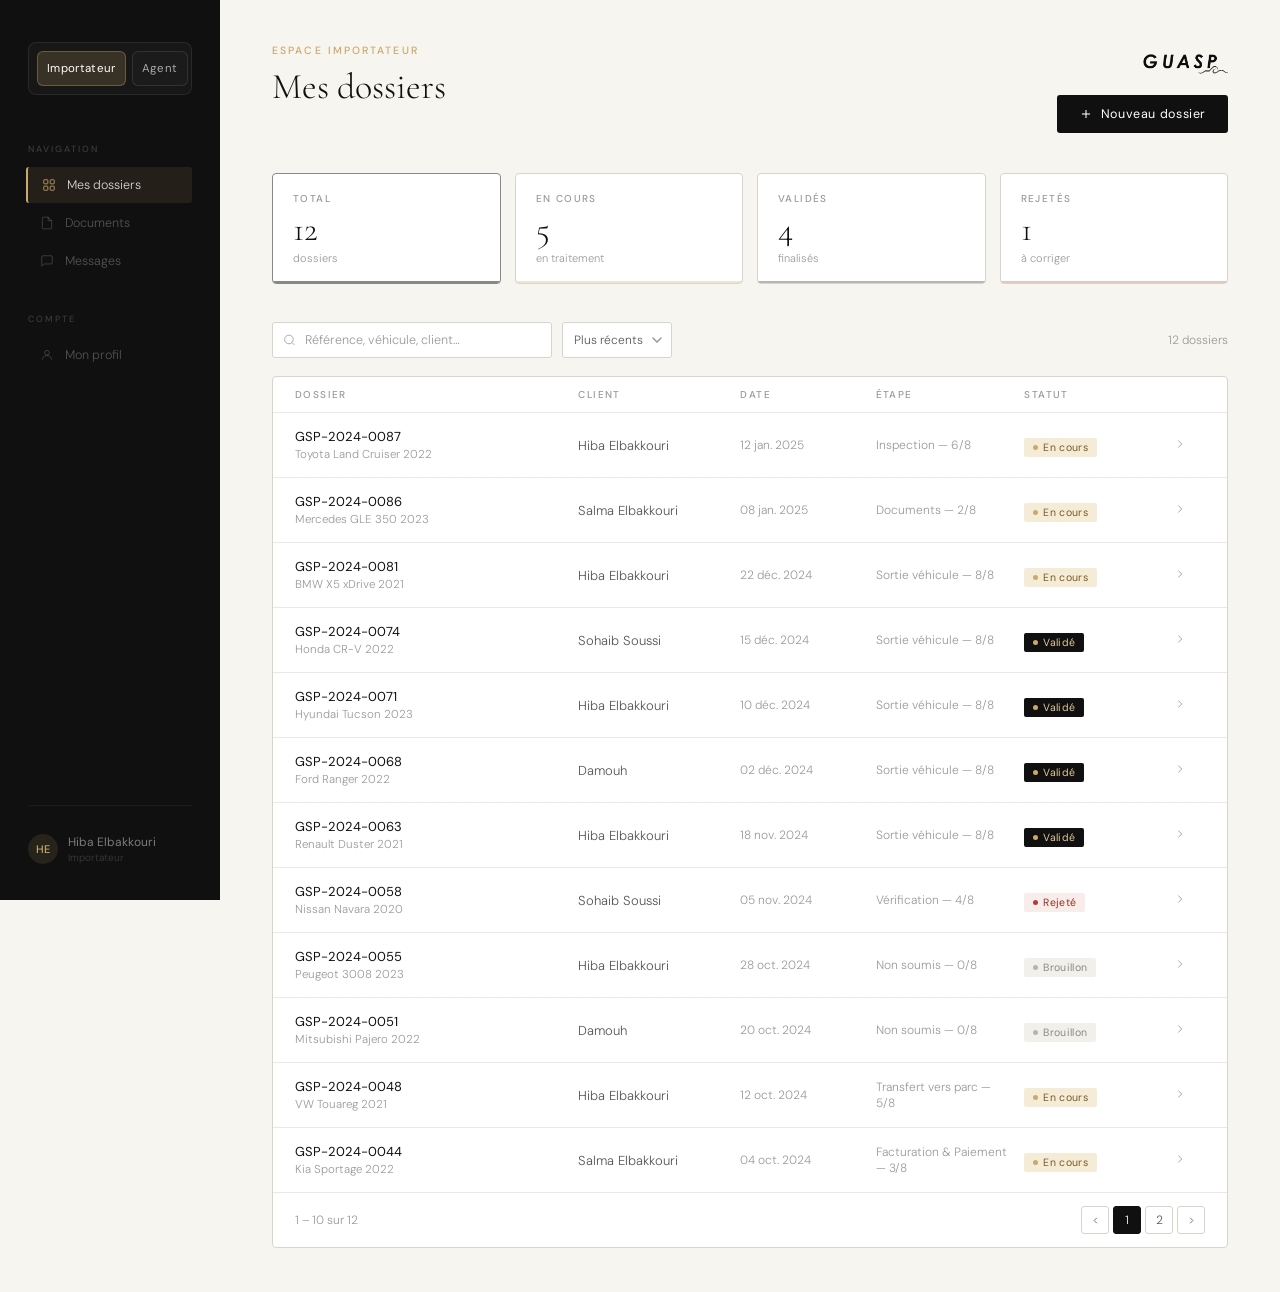
==== dashboard.html @ ef58ad45 "First UI" ====
<!DOCTYPE html>
<html lang="fr">
  <head>
    <meta charset="UTF-8" />
    <meta name="viewport" content="width=device-width, initial-scale=1.0" />
    <title>GUASP — Dashboard</title>
    <link
      href="https://fonts.googleapis.com/css2?family=Cormorant+Garamond:ital,wght@0,300;0,400;1,300&family=DM+Sans:wght@300;400;500&display=swap"
      rel="stylesheet"
    />
    <link rel="stylesheet" href="./assets/css/dashboard.css" />
  </head>
  <body>
    <!-- ══════════════════════════════
         DASHBOARD IMPORTATEUR
    ══════════════════════════════ -->
    <div class="view active" id="view-imp">
      <div class="sidebar sidebar-imp">
        <div class="mode-switch" aria-label="Mode dashboard">
          <button class="msw active" type="button" onclick="switchRole('imp')">
            Importateur
          </button>
          <button class="msw" type="button" onclick="switchRole('agent')">
            Agent
          </button>
        </div>

        <div class="sb-section">Navigation</div>
        <a class="sb-item on" href="#">
          <svg viewBox="0 0 24 24">
            <rect x="3" y="3" width="7" height="7" rx="1" />
            <rect x="14" y="3" width="7" height="7" rx="1" />
            <rect x="3" y="14" width="7" height="7" rx="1" />
            <rect x="14" y="14" width="7" height="7" rx="1" />
          </svg>
          <span>Mes dossiers</span>
        </a>
        <a class="sb-item" href="#">
          <svg viewBox="0 0 24 24">
            <path d="M14 2H6a2 2 0 00-2 2v16a2 2 0 002 2h12a2 2 0 002-2V8z" />
            <polyline points="14 2 14 8 20 8" />
          </svg>
          <span>Documents</span>
        </a>
        <a class="sb-item" href="#">
          <svg viewBox="0 0 24 24">
            <path d="M21 15a2 2 0 01-2 2H7l-4 4V5a2 2 0 012-2h14a2 2 0 012 2z" />
          </svg>
          <span>Messages</span>
        </a>

        <div class="sb-section">Compte</div>
        <a class="sb-item" href="#">
          <svg viewBox="0 0 24 24">
            <circle cx="12" cy="8" r="4" />
            <path d="M4 20c0-4 3.6-7 8-7s8 3 8 7" />
          </svg>
          <span>Mon profil</span>
        </a>

        <div class="sb-bottom">
          <div class="sb-user">
            <div class="sb-avatar">HE</div>
            <div>
              <div class="sb-uname">Hiba Elbakkouri</div>
              <div class="sb-urole">Importateur</div>
            </div>
          </div>
        </div>
      </div>

      <div class="main">
        <div class="topbar">
          <div>
            <div class="eyebrow">Espace importateur</div>
            <div class="page-title">Mes dossiers</div>
          </div>
          <div class="top-actions">
            <img class="top-logo" src="./assets/images/Logo.png" alt="Logo GUASP" />
            <button class="btn-primary" type="button" onclick="window.location.href='./dossier.html'">
              <svg viewBox="0 0 24 24">
                <line x1="12" y1="5" x2="12" y2="19" />
                <line x1="5" y1="12" x2="19" y2="12" />
              </svg>
              Nouveau dossier
            </button>
          </div>
        </div>

        <!-- KPIs -->
        <div class="kpis">
          <div class="kpi sel" style="--kc:#888" onclick="fi('all',0)">
            <div class="kpi-lbl">Total</div>
            <div class="kpi-n">12</div>
            <div class="kpi-s">dossiers</div>
          </div>
          <div class="kpi" style="--kc:#C9A96E" onclick="fi('cours',1)">
            <div class="kpi-lbl">En cours</div>
            <div class="kpi-n">5</div>
            <div class="kpi-s">en traitement</div>
          </div>
          <div class="kpi" style="--kc:#111010" onclick="fi('valide',2)">
            <div class="kpi-lbl">Validés</div>
            <div class="kpi-n">4</div>
            <div class="kpi-s">finalisés</div>
          </div>
          <div class="kpi" style="--kc:#B04030" onclick="fi('rejete',3)">
            <div class="kpi-lbl">Rejetés</div>
            <div class="kpi-n">1</div>
            <div class="kpi-s">à corriger</div>
          </div>
        </div>

        <!-- Filters -->
        <div class="filters">
          <div class="sw">
            <svg viewBox="0 0 24 24">
              <circle cx="11" cy="11" r="8" />
              <path d="M21 21l-4.35-4.35" />
            </svg>
            <input
              class="si"
              id="imp-search"
              placeholder="Référence, véhicule, client…"
              oninput="renderImp()"
            />
          </div>
          <select class="fsel" id="imp-sort" onchange="renderImp()">
            <option value="date-desc">Plus récents</option>
            <option value="date-asc">Plus anciens</option>
          </select>
          <div class="rc" id="imp-count">12 dossiers</div>
        </div>

        <!-- Table -->
        <div class="table-wrap">
          <div class="thead thead-imp">
            <div class="th">Dossier</div>
            <div class="th">Client</div>
            <div class="th">Date</div>
            <div class="th">Étape</div>
            <div class="th">Statut</div>
            <div class="th"></div>
          </div>
          <div id="imp-body"></div>
          <div class="empty" id="imp-empty">
            <svg viewBox="0 0 24 24">
              <path d="M14 2H6a2 2 0 00-2 2v16a2 2 0 002 2h12a2 2 0 002-2V8z" />
              <polyline points="14 2 14 8 20 8" />
            </svg>
            <div class="etxt">Aucun dossier trouvé.</div>
          </div>
          <div class="pagi">
            <div class="pinfo" id="imp-pinfo">1 – 10 sur 12</div>
            <div class="pbtns">
              <button class="pb" type="button" aria-label="Page précédente">
                <svg viewBox="0 0 24 24">
                  <polyline points="15 18 9 12 15 6" />
                </svg>
              </button>
              <button class="pb active" type="button">1</button>
              <button class="pb" type="button">2</button>
              <button class="pb" type="button" aria-label="Page suivante">
                <svg viewBox="0 0 24 24">
                  <polyline points="9 18 15 12 9 6" />
                </svg>
              </button>
            </div>
          </div>
        </div>

        <!-- Roadmap modal (opens on dossier click) -->
        <div class="rm-modal" id="rm-modal" aria-hidden="true">
          <div class="rm-dialog" role="dialog" aria-modal="true" aria-label="Suivi des étapes">
            <div id="rm-modal-body"></div>
          </div>
        </div>
      </div>
    </div>

    <!-- ══════════════════════════════
         DASHBOARD AGENT SGUASP
    ══════════════════════════════ -->
    <div class="view" id="view-agent">
      <div class="sidebar sidebar-agent">
        <div class="mode-switch" aria-label="Mode dashboard">
          <button class="msw" type="button" onclick="switchRole('imp')">
            Importateur
          </button>
          <button class="msw active" type="button" onclick="switchRole('agent')">
            Agent
          </button>
        </div>

        <div class="sb-section">File de travail</div>
        <a class="sb-item on" href="#">
          <svg viewBox="0 0 24 24">
            <path d="M9 11l3 3L22 4" />
            <path
              d="M21 12v7a2 2 0 01-2 2H5a2 2 0 01-2-2V5a2 2 0 012-2h11"
            />
          </svg>
          <span>Cas assignés</span>
          <span class="sb-notif">3</span>
        </a>
        <a class="sb-item" href="#">
          <svg viewBox="0 0 24 24">
            <rect x="3" y="3" width="7" height="7" rx="1" />
            <rect x="14" y="3" width="7" height="7" rx="1" />
            <rect x="3" y="14" width="7" height="7" rx="1" />
            <rect x="14" y="14" width="7" height="7" rx="1" />
          </svg>
          <span>Tous les dossiers</span>
        </a>
        <a class="sb-item" href="#">
          <svg viewBox="0 0 24 24">
            <path d="M17 21v-2a4 4 0 00-4-4H5a4 4 0 00-4 4v2" />
            <circle cx="9" cy="7" r="4" />
            <path d="M23 21v-2a4 4 0 00-3-3.87" />
            <path d="M16 3.13a4 4 0 010 7.75" />
          </svg>
          <span>Équipe</span>
        </a>
        <a class="sb-item" href="#">
          <svg viewBox="0 0 24 24">
            <path d="M14 2H6a2 2 0 00-2 2v16a2 2 0 002 2h12a2 2 0 002-2V8z" />
            <polyline points="14 2 14 8 20 8" />
          </svg>
          <span>Documents</span>
        </a>
        <a class="sb-item" href="#">
          <svg viewBox="0 0 24 24">
            <path d="M21 15a2 2 0 01-2 2H7l-4 4V5a2 2 0 012-2h14a2 2 0 012 2z" />
          </svg>
          <span>Messages</span>
          <span class="sb-notif">7</span>
        </a>

        <div class="sb-section">Admin</div>
        <a class="sb-item" href="#">
          <svg viewBox="0 0 24 24">
            <circle cx="12" cy="8" r="4" />
            <path d="M4 20c0-4 3.6-7 8-7s8 3 8 7" />
          </svg>
          <span>Mon profil</span>
        </a>

        <div class="sb-bottom">
          <div class="sb-user">
            <div class="sb-avatar">SS</div>
            <div>
              <div class="sb-uname">Sohaib Soussi</div>
              <div class="sb-urole">Agent</div>
            </div>
          </div>
        </div>
      </div>

      <div class="main">
        <div class="topbar">
          <div>
            <div class="eyebrow">Espace agent</div>
            <div class="page-title">File de travail</div>
          </div>
          <button class="btn-primary" type="button">
            <svg viewBox="0 0 24 24">
              <line x1="12" y1="5" x2="12" y2="19" />
              <line x1="5" y1="12" x2="19" y2="12" />
            </svg>
            Assigner un cas
          </button>
        </div>

        <!-- KPIs -->
        <div class="kpis">
          <div class="kpi sel" style="--kc:#888" onclick="fa('all',0)">
            <div class="kpi-lbl">Assignés</div>
            <div class="kpi-n">8</div>
            <div class="kpi-s">cas actifs</div>
          </div>
          <div class="kpi" style="--kc:#111010" onclick="fa('urgent',1)">
            <div class="kpi-lbl">Urgents</div>
            <div class="kpi-n">3</div>
            <div class="kpi-s">sous 24h</div>
          </div>
          <div class="kpi" style="--kc:#C9A96E" onclick="fa('attente',2)">
            <div class="kpi-lbl">En attente</div>
            <div class="kpi-n">2</div>
            <div class="kpi-s">docs manquants</div>
          </div>
          <div class="kpi" style="--kc:#B8B4AA" onclick="fa('assigne',3)">
            <div class="kpi-lbl">À traiter</div>
            <div class="kpi-n">3</div>
            <div class="kpi-s">en file</div>
          </div>
        </div>

        <!-- Filters -->
        <div class="filters">
          <div class="sw">
            <svg viewBox="0 0 24 24">
              <circle cx="11" cy="11" r="8" />
              <path d="M21 21l-4.35-4.35" />
            </svg>
            <input
              class="si"
              id="agent-search"
              placeholder="Référence, importateur…"
              oninput="renderAgent()"
            />
          </div>
          <select class="fsel" id="agent-equipe" onchange="renderAgent()">
            <option value="">Toute l'équipe</option>
            <option value="moi">Mes cas</option>
          </select>
          <select class="fsel" id="agent-circuit" onchange="renderAgent()">
            <option value="">Tous circuits</option>
            <option value="C1">Circuit 1</option>
            <option value="C2">Circuit 2</option>
            <option value="C3">Circuit 3</option>
          </select>
          <div class="rc" id="agent-count">8 cas</div>
        </div>

        <!-- Table -->
        <div class="table-wrap">
          <div class="thead thead-agent">
            <div class="th">Dossier</div>
            <div class="th">Importateur</div>
            <div class="th">Étape en cours</div>
            <div class="th">Circuit</div>
            <div class="th">Priorité</div>
            <div class="th">Statut</div>
            <div class="th"></div>
          </div>
          <div id="agent-body"></div>
          <div class="empty" id="agent-empty">
            <svg viewBox="0 0 24 24">
              <path d="M14 2H6a2 2 0 00-2 2v16a2 2 0 002 2h12a2 2 0 002-2V8z" />
              <polyline points="14 2 14 8 20 8" />
            </svg>
            <div class="etxt">Aucun cas trouvé.</div>
          </div>
          <div class="pagi">
            <div class="pinfo">1 – 8 sur 8</div>
            <div class="pbtns">
              <button class="pb active" type="button">1</button>
            </div>
          </div>
        </div>
      </div>
    </div>

    <script src="./assets/js/dashboard.js"></script>
  </body>
</html>
---- assets/css/dashboard.css ----
/* ── Reset ── */
*, *::before, *::after { box-sizing: border-box; margin: 0; padding: 0; }

/* ── Variables ── */
:root {
  --black:  #111010;
  --black2: #1E1E1E;
  --black3: #2A2828;
  --gold:   #C9A96E;
  --gold-l: #E2C99A;
  --gold-xl:#F5ECD8;
  --cream:  #F7F5F0;
  --cream2: #EDE9E1;
  --cream3: #D8D4CC;
  --text2:  #555;
  --text3:  #999;
  --red-s:  #B04030;
}

html, body {
  height: 100%;
  background: var(--cream);
  color: var(--black);
  font-family: 'DM Sans', sans-serif;
  font-weight: 300;
  -webkit-font-smoothing: antialiased;
}

/* ══════════════════════════════
   MODE SWITCH (in sidebar)
══════════════════════════════ */
.mode-switch{
  display:flex;
  gap:6px;
  padding:8px;
  border:1px solid rgba(255,255,255,0.08);
  background:rgba(255,255,255,0.03);
  border-radius:8px;
  margin:6px 0 16px;
}
.msw{
  flex:1;
  border:1px solid rgba(255,255,255,0.10);
  background:rgba(255,255,255,0.02);
  color:rgba(255,255,255,0.62);
  padding:9px 9px;
  border-radius:6px;
  cursor:pointer;
  font-family:'DM Sans',sans-serif;
  font-size:11.5px;
  font-weight:400;
  letter-spacing:0.03em;
  transition:background .15s, border-color .15s, color .15s, transform .12s;
}
.msw:hover{background:rgba(255,255,255,0.05);transform:translateY(-1px)}
.msw.active{
  background:rgba(201,169,110,0.18);
  border-color:rgba(201,169,110,0.35);
  color:#fff;
}

/* ══════════════════════════════
   VIEWS
══════════════════════════════ */
.view { display: none; }
.view.active {
  display: grid;
  grid-template-columns: 220px 1fr;
  min-height: 100vh;
  animation: fadeUp .35s ease both;
}
@keyframes fadeUp {
  from { opacity: 0; transform: translateY(8px); }
  to   { opacity: 1; transform: none; }
}

/* ══════════════════════════════
   SIDEBAR
══════════════════════════════ */
.sidebar {
  padding: 36px 28px;
  display: flex;
  flex-direction: column;
  position: sticky;
  top: 0;
  height: 100vh;
  overflow-y: auto;
}
.sidebar-imp   { background: var(--black); }
.sidebar-agent { background: var(--black2); }

.sb-brand {
  display: flex;
  align-items: center;
  gap: 9px;
  margin-bottom: 52px;
}
.sb-dot {
  width: 7px; height: 7px;
  border-radius: 50%;
  background: var(--gold);
}
.sb-dot-agent { background: var(--gold-l); }
.sb-name {
  font-size: 11px; font-weight: 500;
  letter-spacing: 0.22em; text-transform: uppercase;
  color: rgba(255,255,255,0.35);
}
.sb-role-tag {
  margin-left: auto;
  font-size: 9px; font-weight: 500;
  letter-spacing: 0.12em; text-transform: uppercase;
  color: rgba(201,169,110,0.5);
  border: 1px solid rgba(201,169,110,0.2);
  padding: 2px 7px;
  border-radius: 2px;
}

.sb-section {
  font-size: 9px; font-weight: 500;
  letter-spacing: 0.22em; text-transform: uppercase;
  color: rgba(255,255,255,0.18);
  margin-bottom: 12px;
  margin-top: 32px;
}

.sb-item {
  display: flex;
  align-items: center;
  gap: 11px;
  padding: 10px 12px;
  border-radius: 3px;
  cursor: pointer;
  transition: background .15s;
  text-decoration: none;
  margin-bottom: 2px;
}
.sb-item:hover { background: rgba(255,255,255,0.04); }
.sb-item.on {
  background: rgba(201,169,110,0.1);
  border-left: 2px solid var(--gold);
  margin-left: -2px;
  padding-left: 14px;
}
.sb-item svg {
  width: 14px; height: 14px;
  stroke: rgba(255,255,255,0.22);
  stroke-width: 1.4;
  fill: none;
  flex-shrink: 0;
  transition: stroke .15s;
}
.sb-item.on svg { stroke: var(--gold); }
.sb-item span {
  font-size: 12.5px; font-weight: 300;
  color: rgba(255,255,255,0.28);
  transition: color .15s;
}
.sb-item.on span  { color: rgba(255,255,255,0.82); }
.sb-item:hover span { color: rgba(255,255,255,0.55); }

.sb-notif {
  margin-left: auto;
  background: rgba(192,64,64,0.75);
  color: #fff;
  font-size: 9.5px; font-weight: 500;
  padding: 1px 6px;
  border-radius: 10px;
}

.sb-bottom {
  margin-top: auto;
  padding-top: 28px;
  border-top: 1px solid rgba(255,255,255,0.05);
}
.sb-user { display: flex; align-items: center; gap: 10px; }
.sb-avatar {
  width: 30px; height: 30px;
  border-radius: 50%;
  background: rgba(201,169,110,0.12);
  display: flex; align-items: center; justify-content: center;
  font-size: 11px; font-weight: 500;
  color: var(--gold); flex-shrink: 0;
}
.sb-uname { font-size: 12px; font-weight: 400; color: rgba(255,255,255,0.45); }
.sb-urole { font-size: 10px; color: rgba(255,255,255,0.18); margin-top: 1px; }

/* ══════════════════════════════
   MAIN CONTENT
══════════════════════════════ */
.main { padding: 44px 52px; overflow-y: auto; }

.topbar {
  display: flex;
  align-items: flex-start;
  justify-content: space-between;
  margin-bottom: 40px;
}
.top-actions{
  display:flex;
  flex-direction:column;
  align-items:flex-end;
  gap:10px;
  margin-top: 2px;
}
.top-logo{
  width:86px;
  height:auto;
  opacity:0.95;
}
.eyebrow {
  font-size: 10.5px; font-weight: 500;
  letter-spacing: 0.2em; text-transform: uppercase;
  color: var(--gold);
  margin-bottom: 10px;
}
.page-title {
  font-family: 'Cormorant Garamond', serif;
  font-size: 36px; font-weight: 300;
  color: var(--black);
  line-height: 1.1;
}

.btn-primary {
  display: flex;
  align-items: center;
  gap: 8px;
  padding: 11px 22px;
  background: var(--black);
  color: #fff;
  border: none;
  border-radius: 3px;
  font-size: 12.5px; font-weight: 400;
  letter-spacing: 0.05em;
  font-family: 'DM Sans', sans-serif;
  cursor: pointer;
  transition: opacity .15s, transform .1s;
  white-space: nowrap;
  margin-top: 4px;
}
.btn-primary:hover  { opacity: .84; transform: translateY(-1px); }
.btn-primary:active { transform: translateY(0); }
.btn-primary svg    { width: 14px; height: 14px; stroke: #fff; stroke-width: 1.8; fill: none; }

/* ── KPIs ── */
.kpis {
  display: grid;
  grid-template-columns: repeat(4, 1fr);
  gap: 14px;
  margin-bottom: 38px;
}
.kpi {
  background: #fff;
  border: 1px solid var(--cream3);
  border-radius: 4px;
  padding: 18px 20px;
  cursor: pointer;
  transition: border-color .15s;
  position: relative;
  overflow: hidden;
}
.kpi::after {
  content: '';
  position: absolute;
  bottom: 0; left: 0; right: 0;
  height: 2px;
  background: var(--kc, var(--cream3));
  opacity: 0.3;
  transition: opacity .2s;
}
.kpi:hover::after, .kpi.sel::after { opacity: 1; }
.kpi.sel { border-color: var(--kc); }
.kpi-lbl {
  font-size: 10px; font-weight: 500;
  letter-spacing: 0.14em; text-transform: uppercase;
  color: var(--text3);
  margin-bottom: 8px;
}
.kpi-n {
  font-family: 'Cormorant Garamond', serif;
  font-size: 34px; font-weight: 300;
  color: var(--black);
  line-height: 1;
}
.kpi-s { font-size: 11px; font-weight: 300; color: var(--text3); margin-top: 4px; }

/* ── Filters ── */
.filters {
  display: flex;
  align-items: center;
  gap: 10px;
  margin-bottom: 18px;
  flex-wrap: wrap;
}
.sw { position: relative; flex: 1; min-width: 180px; max-width: 280px; }
.sw svg {
  position: absolute; left: 11px; top: 50%; transform: translateY(-50%);
  width: 13px; height: 13px;
  stroke: var(--text3); stroke-width: 1.5; fill: none;
  pointer-events: none;
}
.si {
  width: 100%;
  background: #fff;
  border: 1px solid var(--cream3);
  border-radius: 3px;
  padding: 9px 12px 9px 32px;
  font-size: 12.5px; font-weight: 300;
  color: var(--black);
  font-family: 'DM Sans', sans-serif;
  outline: none;
  transition: border-color .15s;
}
.si::placeholder { color: var(--text3); }
.si:focus { border-color: var(--black); }

.fsel {
  background: #fff;
  border: 1px solid var(--cream3);
  border-radius: 3px;
  padding: 9px 28px 9px 11px;
  font-size: 12px; font-weight: 300;
  color: var(--text2);
  font-family: 'DM Sans', sans-serif;
  outline: none; cursor: pointer;
  appearance: none;
  background-image: url("data:image/svg+xml,%3Csvg xmlns='http://www.w3.org/2000/svg' width='10' height='6'%3E%3Cpath d='M1 1l4 4 4-4' stroke='%23999' stroke-width='1.5' fill='none' stroke-linecap='round'/%3E%3C/svg%3E");
  background-repeat: no-repeat;
  background-position: right 9px center;
  transition: border-color .15s;
}
.fsel:focus { border-color: var(--black); }

.rc { margin-left: auto; font-size: 12px; font-weight: 300; color: var(--text3); }

/* ── Table ── */
.table-wrap {
  background: #fff;
  border: 1px solid var(--cream3);
  border-radius: 4px;
  overflow: hidden;
}

/* Roadmap modal */
.rm-modal{
  position:fixed;
  inset:0;
  background:rgba(17,16,16,0.45);
  display:none;
  align-items:flex-start;
  justify-content:center;
  padding:28px 22px;
  z-index:50;
}
.rm-modal.on{display:flex}
.rm-dialog{
  width:min(980px, 100%);
  max-height:calc(100vh - 56px);
  overflow:auto;
  background:#fff;
  border:1px solid var(--cream3);
  border-radius:6px;
  padding:22px 22px 26px;
  box-shadow:0 30px 80px rgba(17,16,16,0.22);
}
.imp-roadmap-inner{background:transparent;border:0;padding:0}
.rm-top{
  display:flex;
  align-items:flex-start;
  justify-content:space-between;
  gap:16px;
  margin-bottom:18px;
}
.rm-eyebrow{
  font-size:10.5px;font-weight:500;
  letter-spacing:0.2em;text-transform:uppercase;
  color:var(--gold);
  margin-bottom:10px;
}
.rm-title{
  font-family:'Cormorant Garamond', serif;
  font-size:28px;font-weight:300;
  color:var(--black);
  line-height:1.1;
}
.rm-sub{font-size:12.5px;color:var(--text3);margin-top:6px}
.rm-close{
  padding:10px 20px;
  background:transparent;
  color:var(--text2);
  border:1px solid var(--cream3);
  border-radius:3px;
  font-size:12.5px;font-weight:400;
  font-family:'DM Sans', sans-serif;
  cursor:pointer;
  transition:all .15s;
  white-space:nowrap;
}
.rm-close:hover{border-color:var(--black);color:var(--black)}

/* progress + time cards + roadmap (scoped) */
.rm-dialog .progress-wrap {
  background: #fff;
  border: 1px solid var(--cream3);
  border-radius: 4px;
  padding: 18px 20px;
  margin-bottom: 16px;
}
.rm-dialog .prog-header {
  display: flex;
  align-items: center;
  justify-content: space-between;
  margin-bottom: 12px;
}
.rm-dialog .prog-label {
  font-size: 11px; font-weight: 500;
  letter-spacing: 0.14em; text-transform: uppercase;
  color: var(--text3);
}
.rm-dialog .prog-pct {
  font-family: 'Cormorant Garamond', serif;
  font-size: 22px; font-weight: 300;
  color: var(--black);
}
.rm-dialog .prog-bar  { height: 3px; background: var(--cream2); border-radius: 2px; overflow: hidden; }
.rm-dialog .prog-fill {
  height: 100%; background: var(--gold);
  border-radius: 2px;
  transition: width .7s cubic-bezier(.4,0,.2,1);
}

.rm-dialog .time-cards {
  display: grid;
  grid-template-columns: repeat(3, 1fr);
  gap: 14px;
  margin-bottom: 22px;
}
.rm-dialog .tc {
  background: #fff;
  border: 1px solid var(--cream3);
  border-radius: 4px;
  padding: 16px 18px;
  position: relative;
  overflow: hidden;
}
.rm-dialog .tc::after {
  content: '';
  position: absolute;
  bottom: 0; left: 0; right: 0;
  height: 2px;
  background: var(--tc-c, var(--cream3));
  opacity: 0.5;
}
.rm-dialog .tc-lbl { font-size: 10px; font-weight: 500; letter-spacing: 0.14em; text-transform: uppercase; color: var(--text3); margin-bottom: 8px; }
.rm-dialog .tc-val { font-family: 'Cormorant Garamond', serif; font-size: 26px; font-weight: 300; color: var(--black); line-height: 1; }
.rm-dialog .tc-sub { font-size: 11px; font-weight: 300; color: var(--text3); margin-top: 4px; }

.rm-dialog .roadmap-section-title {
  font-size: 11px; font-weight: 500;
  letter-spacing: 0.14em; text-transform: uppercase;
  color: var(--text3);
  margin-bottom: 16px;
}
.rm-dialog .roadmap { position: relative; padding-bottom: 12px; }
.rm-dialog .roadmap-line {
  position: absolute;
  left: 19px; top: 22px; bottom: 22px;
  width: 1px;
  background: var(--cream3);
  z-index: 0;
}
.rm-dialog .roadmap-line-fill {
  position: absolute;
  left: 19px; top: 22px;
  width: 1px;
  background: var(--gold);
  z-index: 1;
  height: 0;
  transition: height .9s cubic-bezier(.4,0,.2,1);
}
.rm-dialog .step { display:flex; gap:20px; align-items:flex-start; position:relative; z-index:2; cursor:default; }
.rm-dialog .step-node { width:39px; flex-shrink:0; display:flex; justify-content:center; }
.rm-dialog .step-dot{
  width:14px;height:14px;border-radius:50%;
  border:1.5px solid var(--cream3);
  background:#fff;
  margin-top:14px;
  transition: all .2s;
}
.rm-dialog .step.done .step-dot{background:var(--gold);border-color:var(--gold)}
.rm-dialog .step.active .step-dot{
  background:var(--black);
  border-color:var(--black);
  box-shadow:0 0 0 4px rgba(201,169,110,0.15);
}
.rm-dialog .step.pending .step-dot{background:#fff;border-color:var(--cream3)}
.rm-dialog .step-content{
  flex:1;
  background:#fff;
  border:1px solid var(--cream3);
  border-radius:4px;
  padding:16px 20px;
  margin-bottom:10px;
  transition: border-color .15s, box-shadow .15s, opacity .15s;
}
.rm-dialog .step.done .step-content{background:var(--cream);border-color:var(--cream2)}
.rm-dialog .step.active .step-content{border-color:var(--gold);box-shadow:0 0 0 2px rgba(201,169,110,0.1)}
.rm-dialog .step.pending .step-content{opacity:0.5}
.rm-dialog .step-header{display:flex;align-items:center;justify-content:space-between;gap:12px}
.rm-dialog .step-num{font-size:10px;font-weight:500;letter-spacing:0.1em;text-transform:uppercase;color:var(--text3);white-space:nowrap}
.rm-dialog .step-name{font-size:13.5px;font-weight:400;color:var(--black);flex:1}
.rm-dialog .step.pending .step-name{color:var(--text3);font-weight:300}
.rm-dialog .step-badge{
  display:inline-flex;align-items:center;gap:4px;
  padding:2px 9px;border-radius:2px;
  font-size:10px;font-weight:400;white-space:nowrap;
}
.rm-dialog .sb-done{background:var(--gold-xl);color:#7A5A20}
.rm-dialog .sb-active{background:var(--black);color:var(--gold-l)}
.rm-dialog .sb-pending{background:var(--cream2);color:var(--text3)}
.rm-dialog .step-meta{display:flex;gap:24px;margin-top:8px}
.rm-dialog .step-dur,.rm-dialog .step-date{font-size:11.5px;font-weight:300;color:var(--text3)}
.rm-dialog .step-dur span{color:var(--text2)}
.rm-dialog .step-desc{font-size:12px;font-weight:300;color:var(--text3);margin-top:5px;line-height:1.5}

@media (max-width: 900px){
  .rm-modal{padding:18px 14px}
  .rm-dialog{max-height:calc(100vh - 36px)}
  .rm-dialog .time-cards{grid-template-columns:1fr 1fr}
}

.thead-imp {
  display: grid;
  grid-template-columns: 2fr 1.1fr 0.9fr 1fr 1fr 32px;
  padding: 11px 22px;
  border-bottom: 1px solid var(--cream2);
  gap: 14px;
}
.thead-agent {
  display: grid;
  grid-template-columns: 1.8fr 1fr 1.1fr 0.7fr 0.9fr 1fr 32px;
  padding: 11px 22px;
  border-bottom: 1px solid var(--cream2);
  gap: 12px;
}
.th {
  font-size: 10px; font-weight: 500;
  letter-spacing: 0.14em; text-transform: uppercase;
  color: var(--text3);
}

.row-imp {
  display: grid;
  grid-template-columns: 2fr 1.1fr 0.9fr 1fr 1fr 32px;
  padding: 15px 22px;
  border-bottom: 1px solid var(--cream2);
  gap: 14px;
  align-items: center;
  cursor: pointer;
  transition: background .1s;
  animation: rIn .28s ease both;
}
.row-agent {
  display: grid;
  grid-template-columns: 1.8fr 1fr 1.1fr 0.7fr 0.9fr 1fr 32px;
  padding: 15px 22px;
  border-bottom: 1px solid var(--cream2);
  gap: 12px;
  align-items: center;
  cursor: pointer;
  transition: background .1s;
  animation: rIn .28s ease both;
}
.row-imp:last-child, .row-agent:last-child { border-bottom: none; }
.row-imp:hover, .row-agent:hover { background: var(--cream); }

@keyframes rIn {
  from { opacity: 0; transform: translateY(5px); }
  to   { opacity: 1; transform: none; }
}

.dref  { font-size: 13px; font-weight: 400; color: var(--black); }
.dveh  { font-size: 11.5px; font-weight: 300; color: var(--text3); margin-top: 2px; }
.dtxt  { font-size: 13px; font-weight: 300; color: var(--text2); }
.dmut  { font-size: 12px; font-weight: 300; color: var(--text3); }

/* ── Badges — palette sable/encre uniquement ── */
.badge {
  display: inline-flex;
  align-items: center;
  gap: 5px;
  padding: 3px 9px;
  border-radius: 2px;
  font-size: 10.5px; font-weight: 400;
  letter-spacing: 0.03em;
  white-space: nowrap;
}
.bd { width: 5px; height: 5px; border-radius: 50%; flex-shrink: 0; }

.b-brouillon            { background: #F2F0EB; color: #888; }
.b-brouillon .bd        { background: #B8B4AA; }
.b-cours                { background: var(--gold-xl); color: #7A5A20; }
.b-cours .bd            { background: var(--gold); }
.b-valide               { background: var(--black); color: var(--gold-l); }
.b-valide .bd           { background: var(--gold); }
.b-rejete               { background: #F9EDEC; color: #903020; }
.b-rejete .bd           { background: var(--red-s); }
.b-assigne              { background: #F2F0EB; color: #555; }
.b-assigne .bd          { background: #888; }
.b-attente              { background: var(--gold-xl); color: #8A6020; }
.b-attente .bd          { background: var(--gold); opacity: 0.6; }
.b-urgent               { background: var(--black); color: var(--gold-l); }
.b-urgent .bd           { background: var(--gold); }

/* ── Priorité ── */
.prio { display: inline-flex; align-items: center; gap: 5px; font-size: 11.5px; font-weight: 300; color: var(--text2); }
.pd   { width: 5px; height: 5px; border-radius: 50%; background: var(--cream3); }
.p-haute .pd  { background: var(--black); }
.p-haute      { color: var(--black); }
.p-normale .pd{ background: var(--gold); }
.p-normale    { color: #7A5A20; }

.dact svg {
  width: 14px; height: 14px;
  stroke: var(--text3); stroke-width: 1.5; fill: none;
  transition: stroke .12s;
}
.row-imp:hover .dact svg,
.row-agent:hover .dact svg { stroke: var(--black); }

/* ── Empty state ── */
.empty {
  padding: 52px;
  text-align: center;
  display: none;
  flex-direction: column;
  align-items: center;
  gap: 10px;
}
.empty.on { display: flex; }
.empty svg { width: 18px; height: 18px; stroke: var(--text3); stroke-width: 1.3; fill: none; }
.etxt { font-size: 13px; font-weight: 300; color: var(--text3); }

/* ── Pagination ── */
.pagi {
  display: flex;
  align-items: center;
  justify-content: space-between;
  padding: 13px 22px;
  border-top: 1px solid var(--cream2);
}
.pinfo { font-size: 12px; font-weight: 300; color: var(--text3); }
.pbtns { display: flex; gap: 4px; }
.pb {
  width: 28px; height: 28px;
  border: 1px solid var(--cream3);
  background: #fff;
  border-radius: 3px;
  display: flex; align-items: center; justify-content: center;
  cursor: pointer;
  font-size: 12px; font-weight: 300;
  color: var(--text2);
  transition: all .12s;
  font-family: 'DM Sans', sans-serif;
}
.pb:hover        { border-color: var(--black); color: var(--black); }
.pb.active       { background: var(--black); color: #fff; border-color: var(--black); }
.pb svg          { width: 11px; height: 11px; stroke: currentColor; stroke-width: 1.8; fill: none; }

/* ══════════════════════════════
   RESPONSIVE
══════════════════════════════ */
@media (max-width: 900px) {
  .view.active { grid-template-columns: 1fr; }
  .sidebar     { display: none; }
  .main        { padding: 28px 20px; }
  .kpis        { grid-template-columns: repeat(2, 1fr); }
}
@media (max-width: 600px) {
  .kpis        { grid-template-columns: 1fr 1fr; }
  .thead-imp,
  .thead-agent { display: none; }
}
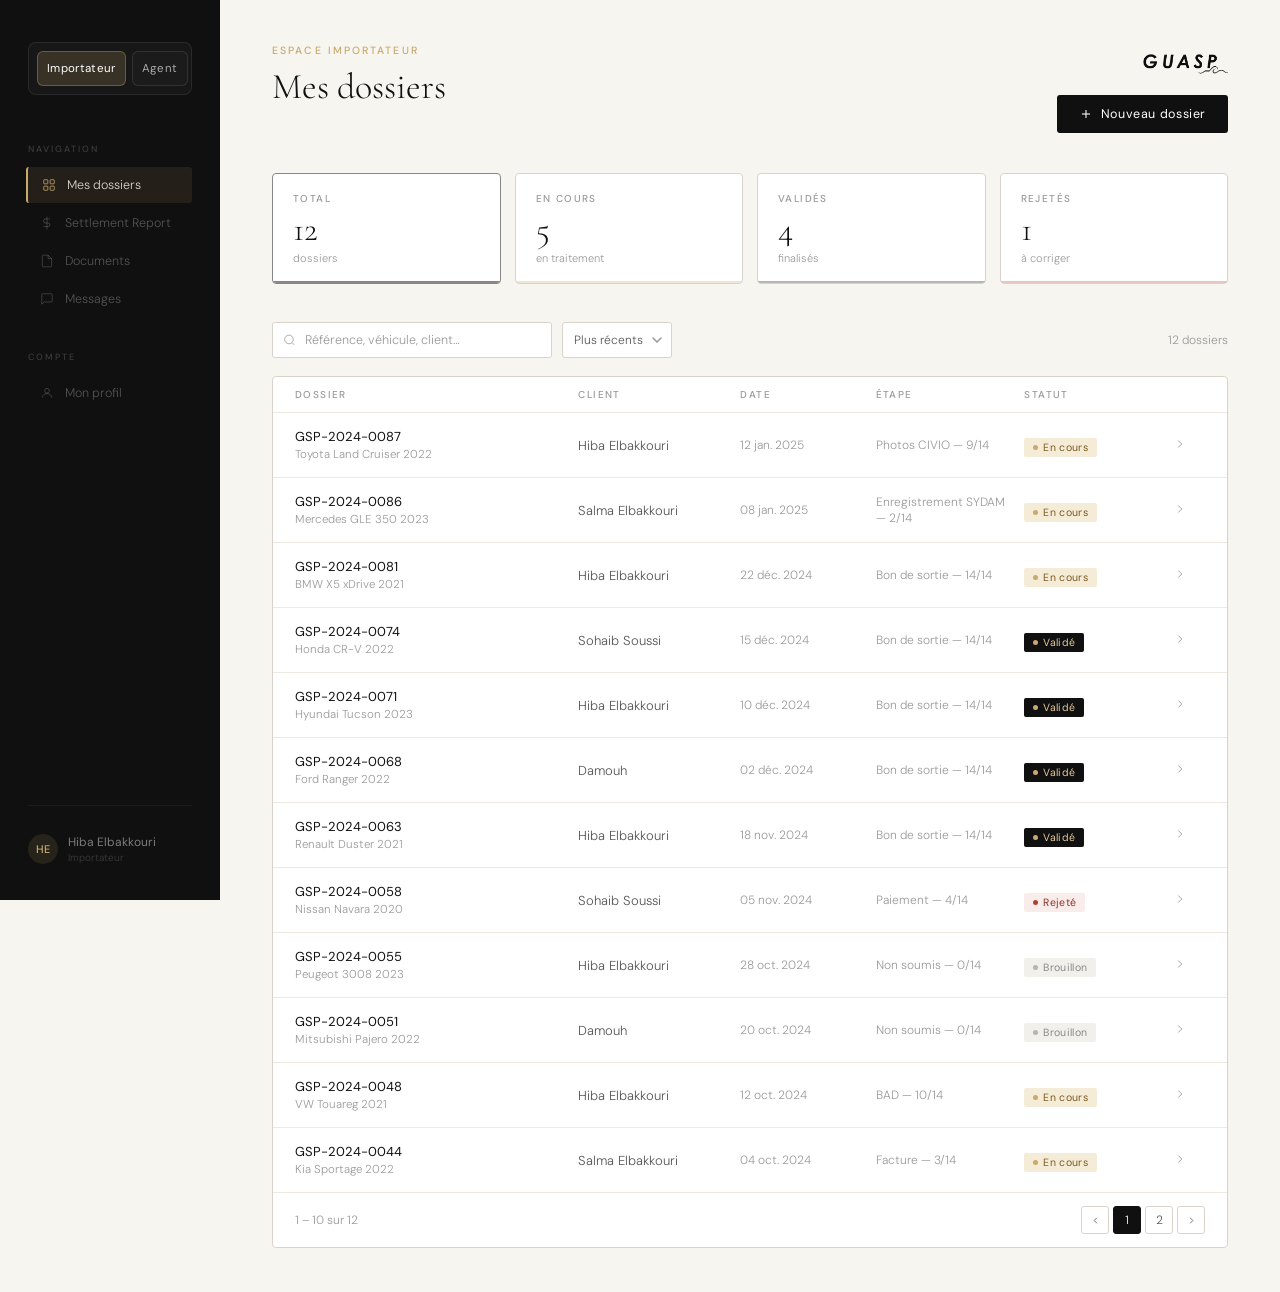
==== commit b9e9f973: "Modifications" ====
--- a/dashboard.html
+++ b/dashboard.html
@@ -35,6 +35,13 @@
           </svg>
           <span>Mes dossiers</span>
         </a>
+        <a class="sb-item" href="./settlement.html">
+          <svg viewBox="0 0 24 24">
+            <path d="M12 1v22" />
+            <path d="M17 5H9.5a3.5 3.5 0 100 7H14a3 3 0 110 6H6" />
+          </svg>
+          <span>Settlement Report</span>
+        </a>
         <a class="sb-item" href="#">
           <svg viewBox="0 0 24 24">
             <path d="M14 2H6a2 2 0 00-2 2v16a2 2 0 002 2h12a2 2 0 002-2V8z" />
@@ -203,6 +210,13 @@
           <span>Cas assignés</span>
           <span class="sb-notif">3</span>
         </a>
+        <a class="sb-item" href="./settlement.html">
+          <svg viewBox="0 0 24 24">
+            <path d="M12 1v22" />
+            <path d="M17 5H9.5a3.5 3.5 0 100 7H14a3 3 0 110 6H6" />
+          </svg>
+          <span>Settlement Report</span>
+        </a>
         <a class="sb-item" href="#">
           <svg viewBox="0 0 24 24">
             <rect x="3" y="3" width="7" height="7" rx="1" />
